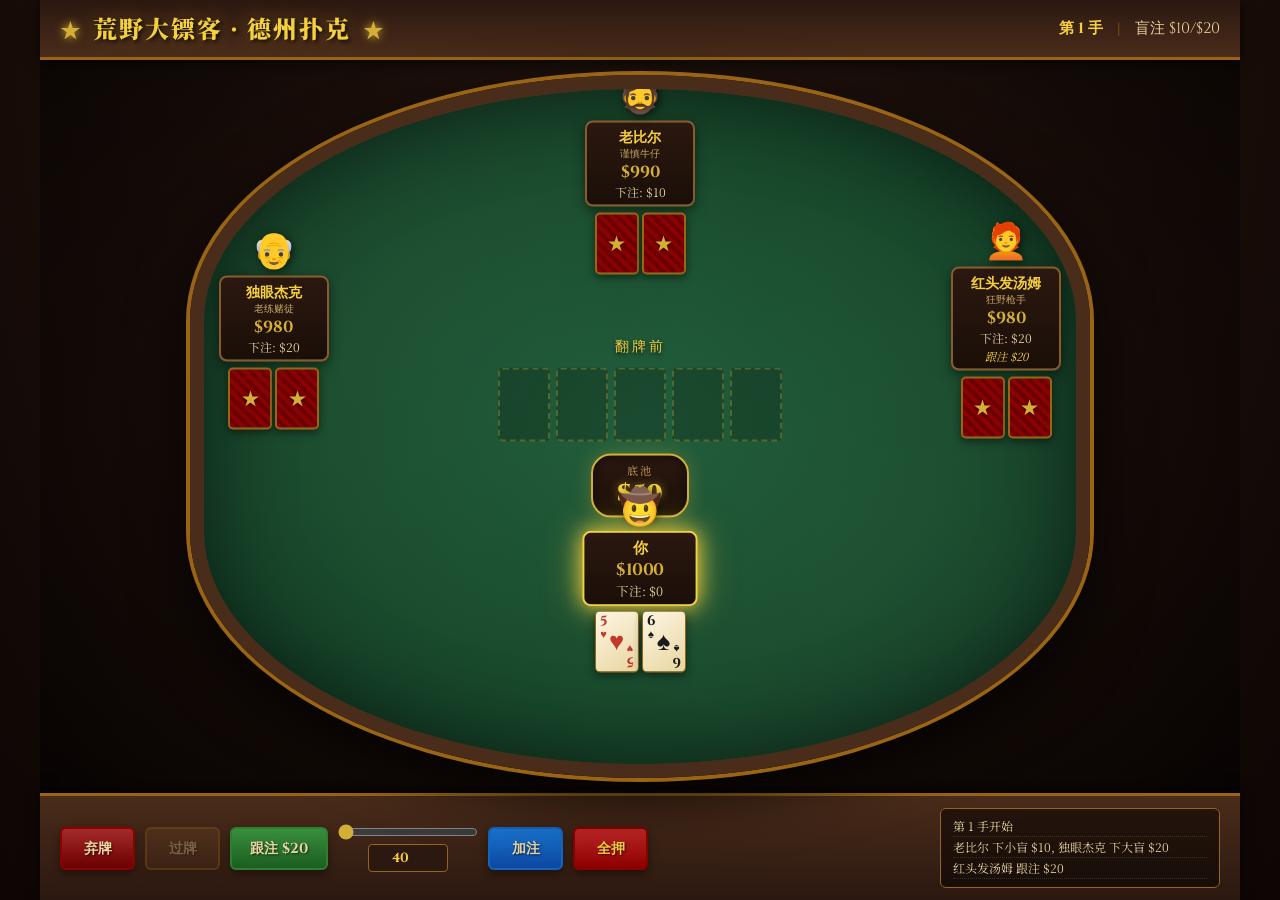
==== index.html @ ea70fd80 "feat: 荒野大镖客风格德州扑克游戏 - 完整德州扑克规则: 翻牌前/翻牌/转牌/河牌/摊牌 - 10种牌型评估器 (皇家同花顺到高牌) - 3个AI对手, 三种性格(谨慎/老练/狂野) - 西部荒" ====
<!DOCTYPE html>
<html lang="zh-CN">
<head>
  <meta charset="UTF-8">
  <meta name="viewport" content="width=device-width, initial-scale=1.0">
  <title>荒野大镖客 · 德州扑克</title>
  <link href="https://fonts.googleapis.com/css2?family=Cinzel:wght@400;700;900&family=Noto+Serif+SC:wght@400;700;900&display=swap" rel="stylesheet">
  <link rel="stylesheet" href="css/style.css">
</head>
<body>
  <div class="game-container">
    <!-- 顶部信息栏 -->
    <header class="top-bar">
      <div class="title">
        <span class="star">★</span>
        <h1>荒野大镖客 · 德州扑克</h1>
        <span class="star">★</span>
      </div>
      <div class="table-info">
        <span id="hand-number" class="hand-number">第 0 手</span>
        <span class="divider">|</span>
        <span class="blinds">盲注 $10/$20</span>
      </div>
    </header>

    <!-- 主游戏桌面 -->
    <main class="poker-table">
      <div class="table-felt">
        <!-- 玩家座位容器 -->
        <div id="players-container" class="players-container"></div>

        <!-- 中央公共牌区 -->
        <div class="center-area">
          <div id="phase-label" class="phase-label">准备中</div>
          <div id="community-cards" class="community-cards"></div>
          <div class="pot-display">
            <div class="pot-label">底池</div>
            <div id="pot-amount" class="pot-amount">$0</div>
          </div>
        </div>

        <!-- 阶段提示横幅 -->
        <div id="phase-banner" class="phase-banner"></div>
      </div>
    </main>

    <!-- 底部操作面板 -->
    <footer class="bottom-panel">
      <div class="action-panel">
        <button id="fold-btn" class="action-btn fold" disabled>弃牌</button>
        <button id="check-btn" class="action-btn check" disabled>过牌</button>
        <button id="call-btn" class="action-btn call" disabled>跟注</button>
        <div class="raise-control">
          <input type="range" id="raise-slider" min="20" max="1000" value="40">
          <input type="number" id="raise-amount" min="20" max="1000" value="40">
        </div>
        <button id="raise-btn" class="action-btn raise" disabled>加注</button>
        <button id="allin-btn" class="action-btn allin" disabled>全押</button>
      </div>
      <div id="game-log" class="game-log"></div>
    </footer>
  </div>

  <script src="js/deck.js"></script>
  <script src="js/handEvaluator.js"></script>
  <script src="js/ai.js"></script>
  <script src="js/game.js"></script>
  <script src="js/ui.js"></script>
  <script>
    const ui = new UI();
    const game = new PokerGame(ui);
    window.addEventListener('DOMContentLoaded', () => game.init());
  </script>
</body>
</html>
---- css/style.css ----
/* 荒野大镖客风格德州扑克 - Western Texas Hold'em Styles */

* {
  margin: 0;
  padding: 0;
  box-sizing: border-box;
}

:root {
  --wood-dark: #2b1810;
  --wood-mid: #4a2c1a;
  --wood-light: #6b4226;
  --leather: #8b5a2b;
  --felt-green: #1a4d2e;
  --felt-dark: #0f3320;
  --gold: #d4af37;
  --gold-light: #f4d03f;
  --gold-dark: #996515;
  --parchment: #e8d5a0;
  --parchment-dark: #c9a961;
  --ink: #1a1a1a;
  --blood-red: #8b0000;
  --card-red: #c0392b;
  --card-black: #1a1a1a;
}

body {
  font-family: 'Noto Serif SC', 'Cinzel', serif;
  background: #0d0604;
  background-image:
    radial-gradient(ellipse at top, #2b1810 0%, #0d0604 100%);
  color: var(--parchment);
  min-height: 100vh;
  overflow: hidden;
  user-select: none;
}

.game-container {
  display: flex;
  flex-direction: column;
  height: 100vh;
  max-width: 1200px;
  margin: 0 auto;
}

/* 顶部标题栏 */
.top-bar {
  background: linear-gradient(180deg, var(--wood-dark) 0%, var(--wood-mid) 100%);
  border-bottom: 3px solid var(--gold-dark);
  padding: 10px 20px;
  display: flex;
  justify-content: space-between;
  align-items: center;
  box-shadow: 0 4px 12px rgba(0,0,0,0.6);
  flex-shrink: 0;
}

.title {
  display: flex;
  align-items: center;
  gap: 12px;
}

.title h1 {
  font-family: 'Cinzel', 'Noto Serif SC', serif;
  font-size: 1.5rem;
  font-weight: 900;
  color: var(--gold-light);
  text-shadow: 2px 2px 4px rgba(0,0,0,0.8), 0 0 20px rgba(212,175,55,0.3);
  letter-spacing: 2px;
}

.star {
  color: var(--gold);
  font-size: 1.3rem;
  text-shadow: 0 0 10px var(--gold);
}

.table-info {
  font-family: 'Cinzel', serif;
  font-size: 0.95rem;
  color: var(--parchment);
}

.hand-number {
  color: var(--gold-light);
  font-weight: 700;
}

.divider {
  margin: 0 10px;
  color: var(--gold-dark);
}

/* 主桌面 */
.poker-table {
  flex: 1;
  display: flex;
  align-items: center;
  justify-content: center;
  padding: 15px;
  background:
    radial-gradient(ellipse at center, transparent 40%, rgba(0,0,0,0.5) 100%);
}

.table-felt {
  position: relative;
  width: 100%;
  height: 100%;
  max-width: 900px;
  background:
    radial-gradient(ellipse at center, #1f5c3a 0%, var(--felt-green) 50%, var(--felt-dark) 100%);
  border-radius: 50% / 35%;
  border: 14px solid var(--wood-mid);
  box-shadow:
    0 0 0 4px var(--gold-dark),
    inset 0 0 80px rgba(0,0,0,0.5),
    0 20px 60px rgba(0,0,0,0.8);
  overflow: hidden;
}

/* 桌面纹理 */
.table-felt::before {
  content: '';
  position: absolute;
  inset: 0;
  background-image:
    radial-gradient(circle at 20% 30%, rgba(255,255,255,0.02) 0%, transparent 50%),
    radial-gradient(circle at 80% 70%, rgba(255,255,255,0.02) 0%, transparent 50%);
  pointer-events: none;
}

/* 玩家座位 */
.players-container {
  position: absolute;
  inset: 0;
}

.player-seat {
  position: absolute;
  transform: translate(-50%, -50%);
  display: flex;
  flex-direction: column;
  align-items: center;
  gap: 4px;
  transition: all 0.3s ease;
  z-index: 2;
}

.player-seat.active {
  z-index: 10;
}

.player-seat.active .player-info {
  box-shadow: 0 0 20px var(--gold-light), 0 0 40px rgba(244,208,63,0.4);
  border-color: var(--gold-light);
  transform: scale(1.05);
}

.player-seat.folded {
  opacity: 0.4;
  filter: grayscale(0.6);
}

.player-avatar {
  font-size: 2.2rem;
  filter: drop-shadow(2px 2px 4px rgba(0,0,0,0.6));
}

.player-info {
  background: linear-gradient(180deg, var(--wood-dark) 0%, #1a0f08 100%);
  border: 2px solid var(--leather);
  border-radius: 8px;
  padding: 5px 12px;
  text-align: center;
  min-width: 110px;
  box-shadow: 0 4px 12px rgba(0,0,0,0.5);
  transition: all 0.3s ease;
}

.player-name {
  font-family: 'Cinzel', serif;
  font-weight: 700;
  font-size: 0.9rem;
  color: var(--gold-light);
  display: flex;
  flex-direction: column;
  align-items: center;
}

.personality {
  font-size: 0.65rem;
  color: var(--parchment-dark);
  font-weight: 400;
}

.player-chips {
  font-family: 'Cinzel', serif;
  font-size: 1rem;
  color: var(--gold);
  font-weight: 700;
}

.player-bet {
  font-size: 0.75rem;
  color: var(--parchment);
}

.last-action {
  font-size: 0.7rem;
  color: var(--gold-light);
  font-style: italic;
  margin-top: 2px;
}

.result-badge {
  position: absolute;
  top: -10px;
  right: -10px;
  background: var(--gold);
  color: var(--wood-dark);
  font-weight: 900;
  font-size: 0.75rem;
  padding: 2px 8px;
  border-radius: 12px;
  border: 2px solid var(--gold-dark);
  box-shadow: 0 0 10px var(--gold-light);
  animation: pulse 1s ease-in-out infinite;
}

.hand-label {
  font-size: 0.65rem;
  color: var(--gold-light);
  font-weight: 700;
}

@keyframes pulse {
  0%, 100% { transform: scale(1); }
  50% { transform: scale(1.1); }
}

/* 玩家手牌 */
.player-cards {
  display: flex;
  gap: 3px;
  margin-top: 2px;
}

/* 卡牌 */
.card {
  width: 44px;
  height: 62px;
  background: linear-gradient(145deg, #fdf6e3 0%, #e8d5a0 100%);
  border-radius: 5px;
  border: 1px solid var(--gold-dark);
  box-shadow: 0 3px 8px rgba(0,0,0,0.5);
  position: relative;
  font-family: 'Cinzel', serif;
  display: flex;
  align-items: center;
  justify-content: center;
}

.card.red { color: var(--card-red); }
.card.black { color: var(--card-black); }

.card-corner {
  position: absolute;
  display: flex;
  flex-direction: column;
  align-items: center;
  line-height: 1;
  font-weight: 700;
}

.card-corner.top {
  top: 3px;
  left: 4px;
}

.card-corner.bottom {
  bottom: 3px;
  right: 4px;
  transform: rotate(180deg);
}

.card-corner .rank {
  font-size: 0.85rem;
}

.card-corner .suit {
  font-size: 0.7rem;
}

.card-suit-large {
  font-size: 1.6rem;
}

.card-back {
  background:
    repeating-linear-gradient(45deg, #8b0000 0px, #8b0000 4px, #6b0000 4px, #6b0000 8px);
  border: 2px solid var(--gold-dark);
}

.card-back::after {
  content: '★';
  position: absolute;
  color: var(--gold);
  font-size: 1.2rem;
  text-shadow: 0 0 4px rgba(0,0,0,0.5);
}

.card-slot {
  background: rgba(0,0,0,0.2);
  border: 2px dashed rgba(212,175,55,0.3);
  box-shadow: none;
}

/* 中央区域 */
.center-area {
  position: absolute;
  top: 50%;
  left: 50%;
  transform: translate(-50%, -50%);
  display: flex;
  flex-direction: column;
  align-items: center;
  gap: 12px;
  z-index: 1;
}

.phase-label {
  font-family: 'Cinzel', serif;
  font-size: 0.9rem;
  color: var(--gold-light);
  letter-spacing: 3px;
  text-transform: uppercase;
  text-shadow: 0 2px 4px rgba(0,0,0,0.8);
}

.community-cards {
  display: flex;
  gap: 6px;
}

.community-cards .card {
  width: 52px;
  height: 74px;
}

.pot-display {
  background: linear-gradient(180deg, var(--wood-dark) 0%, #1a0f08 100%);
  border: 2px solid var(--gold);
  border-radius: 20px;
  padding: 6px 24px;
  text-align: center;
  box-shadow: 0 0 20px rgba(212,175,55,0.3), inset 0 2px 8px rgba(0,0,0,0.5);
}

.pot-label {
  font-size: 0.7rem;
  color: var(--parchment-dark);
  letter-spacing: 2px;
}

.pot-amount {
  font-family: 'Cinzel', serif;
  font-size: 1.5rem;
  font-weight: 900;
  color: var(--gold-light);
  text-shadow: 0 0 10px rgba(244,208,63,0.5);
}

/* 阶段横幅 */
.phase-banner {
  position: absolute;
  top: 50%;
  left: 50%;
  transform: translate(-50%, -50%) scale(0.5);
  font-family: 'Cinzel', serif;
  font-size: 2.2rem;
  font-weight: 900;
  color: var(--gold-light);
  text-shadow: 0 0 20px var(--gold), 3px 3px 6px rgba(0,0,0,0.9);
  opacity: 0;
  pointer-events: none;
  z-index: 20;
  transition: all 0.3s ease;
  white-space: nowrap;
}

.phase-banner.show {
  opacity: 1;
  transform: translate(-50%, -50%) scale(1);
}

.phase-banner.winner {
  color: var(--gold);
  font-size: 1.8rem;
  animation: winnerGlow 0.8s ease-in-out infinite alternate;
}

@keyframes winnerGlow {
  from { text-shadow: 0 0 20px var(--gold), 3px 3px 6px rgba(0,0,0,0.9); }
  to { text-shadow: 0 0 40px var(--gold-light), 0 0 60px var(--gold), 3px 3px 6px rgba(0,0,0,0.9); }
}

/* 底部操作面板 */
.bottom-panel {
  background: linear-gradient(180deg, var(--wood-mid) 0%, var(--wood-dark) 100%);
  border-top: 3px solid var(--gold-dark);
  padding: 12px 20px;
  display: flex;
  gap: 20px;
  align-items: center;
  flex-shrink: 0;
  box-shadow: 0 -4px 12px rgba(0,0,0,0.6);
}

.action-panel {
  display: flex;
  gap: 10px;
  align-items: center;
  flex: 1;
  opacity: 0.5;
  transition: opacity 0.3s ease;
}

.action-panel.active {
  opacity: 1;
}

.action-btn {
  font-family: 'Cinzel', serif;
  font-weight: 700;
  font-size: 0.9rem;
  padding: 10px 18px;
  border: 2px solid;
  border-radius: 6px;
  cursor: pointer;
  transition: all 0.2s ease;
  background: linear-gradient(180deg, var(--wood-light) 0%, var(--wood-mid) 100%);
  color: var(--parchment);
  text-shadow: 1px 1px 2px rgba(0,0,0,0.6);
  box-shadow: 0 4px 8px rgba(0,0,0,0.4);
  min-width: 75px;
}

.action-btn:not(:disabled):hover {
  transform: translateY(-2px);
  box-shadow: 0 6px 14px rgba(0,0,0,0.5);
}

.action-btn:not(:disabled):active {
  transform: translateY(0);
}

.action-btn:disabled {
  opacity: 0.35;
  cursor: not-allowed;
}

.action-btn.fold {
  border-color: #8b0000;
  background: linear-gradient(180deg, #a52a2a 0%, #6b0000 100%);
}

.action-btn.check {
  border-color: var(--gold-dark);
}

.action-btn.call {
  border-color: #2e7d32;
  background: linear-gradient(180deg, #388e3c 0%, #1b5e20 100%);
}

.action-btn.raise {
  border-color: #1565c0;
  background: linear-gradient(180deg, #1976d2 0%, #0d47a1 100%);
}

.action-btn.allin {
  border-color: var(--blood-red);
  background: linear-gradient(180deg, #c62828 0%, #8b0000 100%);
  color: var(--gold-light);
}

.raise-control {
  display: flex;
  flex-direction: column;
  gap: 4px;
  align-items: center;
}

.raise-control input[type="range"] {
  width: 140px;
  accent-color: var(--gold);
}

.raise-control input[type="number"] {
  width: 80px;
  padding: 4px 8px;
  background: var(--wood-dark);
  border: 1px solid var(--gold-dark);
  border-radius: 4px;
  color: var(--gold-light);
  font-family: 'Cinzel', serif;
  font-weight: 700;
  text-align: center;
}

/* 游戏日志 */
.game-log {
  width: 280px;
  height: 80px;
  background: rgba(0,0,0,0.5);
  border: 1px solid var(--gold-dark);
  border-radius: 6px;
  padding: 8px 12px;
  font-size: 0.75rem;
  color: var(--parchment);
  overflow-y: auto;
  line-height: 1.5;
}

.log-line {
  border-bottom: 1px dotted rgba(212,175,55,0.2);
  padding: 1px 0;
}

.game-log::-webkit-scrollbar {
  width: 6px;
}

.game-log::-webkit-scrollbar-thumb {
  background: var(--gold-dark);
  border-radius: 3px;
}

/* 响应式 */
@media (max-width: 768px) {
  .title h1 { font-size: 1.1rem; }
  .card { width: 38px; height: 54px; }
  .community-cards .card { width: 44px; height: 62px; }
  .player-info { min-width: 90px; padding: 3px 8px; }
  .player-name { font-size: 0.75rem; }
  .player-chips { font-size: 0.85rem; }
  .action-btn { padding: 8px 10px; font-size: 0.8rem; min-width: 60px; }
  .raise-control input[type="range"] { width: 90px; }
  .game-log { width: 180px; }
}
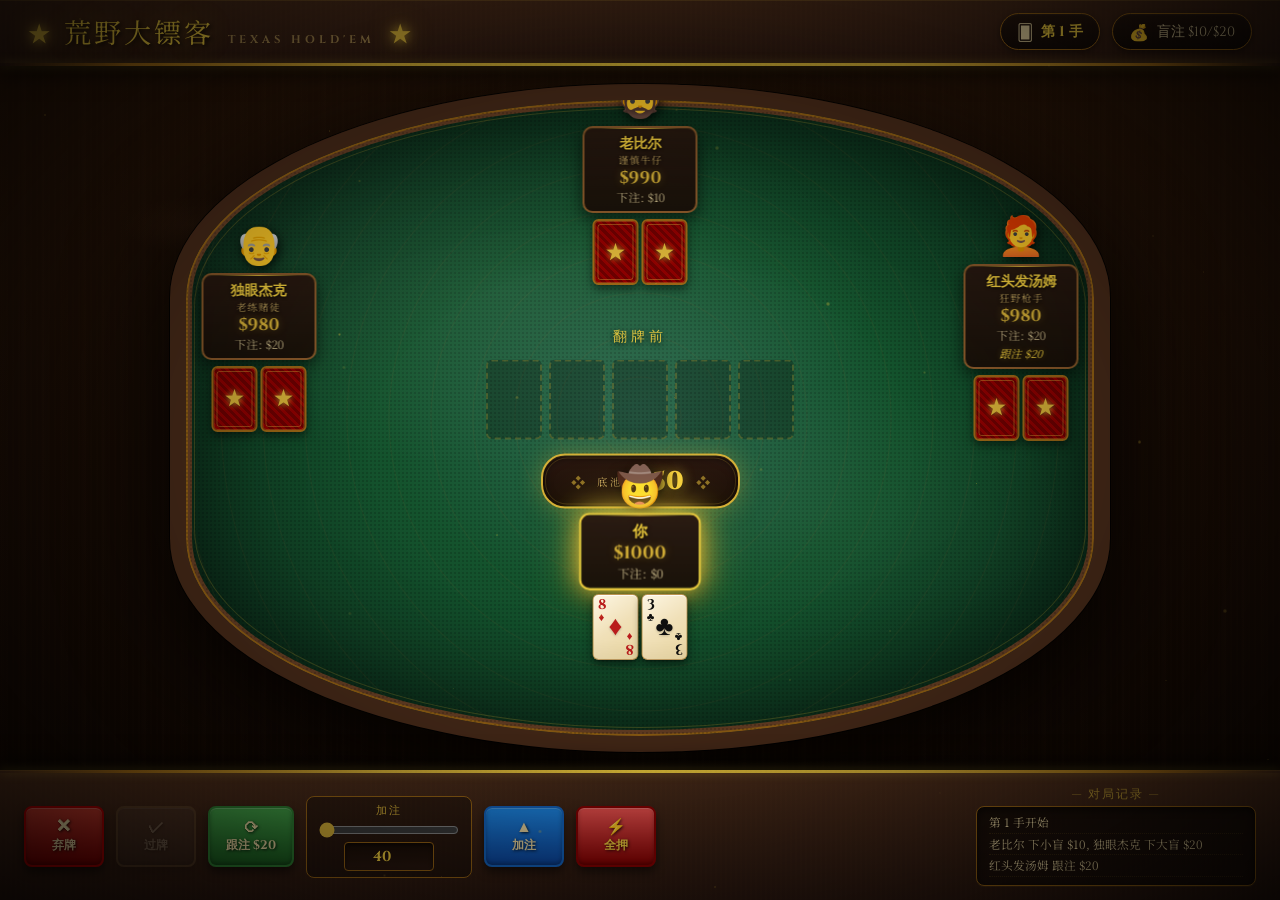
==== commit 8239849f: "feat: 全面视觉升级 - 西部酒馆精美界面 - 背景木纹纹理 + 木节效果 - 暗角氛围层 + 浮动金色尘埃粒子 - 毛毡桌面细密纹理 + 高光 + 金边装饰 - Rye西部字体标题 + 金色发光" ====
--- a/index.html
+++ b/index.html
@@ -4,60 +4,106 @@
   <meta charset="UTF-8">
   <meta name="viewport" content="width=device-width, initial-scale=1.0">
   <title>荒野大镖客 · 德州扑克</title>
-  <link href="https://fonts.googleapis.com/css2?family=Cinzel:wght@400;700;900&family=Noto+Serif+SC:wght@400;700;900&display=swap" rel="stylesheet">
+  <link href="https://fonts.googleapis.com/css2?family=Cinzel:wght@400;500;700;900&family=Noto+Serif+SC:wght@400;500;700;900&family=Rye&display=swap" rel="stylesheet">
   <link rel="stylesheet" href="css/style.css">
 </head>
 <body>
+  <!-- 氛围层：背景木纹 -->
+  <div class="bg-wood"></div>
+  <!-- 氛围层：暗角 -->
+  <div class="vignette"></div>
+  <!-- 氛围层：浮动尘埃 -->
+  <div id="dust-container" class="dust-container"></div>
+
   <div class="game-container">
     <!-- 顶部信息栏 -->
     <header class="top-bar">
-      <div class="title">
-        <span class="star">★</span>
-        <h1>荒野大镖客 · 德州扑克</h1>
-        <span class="star">★</span>
+      <div class="top-bar-inner">
+        <div class="title">
+          <span class="star">★</span>
+          <h1>荒野大镖客</h1>
+          <span class="subtitle">TEXAS HOLD'EM</span>
+          <span class="star">★</span>
+        </div>
+        <div class="table-info">
+          <div class="info-chip">
+            <span class="info-icon">🂠</span>
+            <span id="hand-number" class="hand-number">第 0 手</span>
+          </div>
+          <div class="info-chip">
+            <span class="info-icon">💰</span>
+            <span class="blinds">盲注 $10/$20</span>
+          </div>
+        </div>
       </div>
-      <div class="table-info">
-        <span id="hand-number" class="hand-number">第 0 手</span>
-        <span class="divider">|</span>
-        <span class="blinds">盲注 $10/$20</span>
-      </div>
+      <div class="gold-trim"></div>
     </header>
 
     <!-- 主游戏桌面 -->
     <main class="poker-table">
-      <div class="table-felt">
-        <!-- 玩家座位容器 -->
-        <div id="players-container" class="players-container"></div>
+      <div class="table-wrapper">
+        <div class="table-felt">
+          <div class="felt-texture"></div>
+          <div class="felt-highlight"></div>
+          <div class="table-rail"></div>
 
-        <!-- 中央公共牌区 -->
-        <div class="center-area">
-          <div id="phase-label" class="phase-label">准备中</div>
-          <div id="community-cards" class="community-cards"></div>
-          <div class="pot-display">
-            <div class="pot-label">底池</div>
-            <div id="pot-amount" class="pot-amount">$0</div>
+          <!-- 玩家座位容器 -->
+          <div id="players-container" class="players-container"></div>
+
+          <!-- 中央公共牌区 -->
+          <div class="center-area">
+            <div id="phase-label" class="phase-label">准备中</div>
+            <div id="community-cards" class="community-cards"></div>
+            <div class="pot-display">
+              <div class="pot-ornament">❖</div>
+              <div class="pot-label">底池</div>
+              <div id="pot-amount" class="pot-amount">$0</div>
+              <div class="pot-ornament">❖</div>
+            </div>
           </div>
+
+          <!-- 阶段提示横幅 -->
+          <div id="phase-banner" class="phase-banner"></div>
         </div>
-
-        <!-- 阶段提示横幅 -->
-        <div id="phase-banner" class="phase-banner"></div>
       </div>
     </main>
 
     <!-- 底部操作面板 -->
     <footer class="bottom-panel">
-      <div class="action-panel">
-        <button id="fold-btn" class="action-btn fold" disabled>弃牌</button>
-        <button id="check-btn" class="action-btn check" disabled>过牌</button>
-        <button id="call-btn" class="action-btn call" disabled>跟注</button>
-        <div class="raise-control">
-          <input type="range" id="raise-slider" min="20" max="1000" value="40">
-          <input type="number" id="raise-amount" min="20" max="1000" value="40">
+      <div class="gold-trim top"></div>
+      <div class="bottom-inner">
+        <div class="action-panel">
+          <button id="fold-btn" class="action-btn fold" disabled>
+            <span class="btn-icon">✕</span>
+            <span class="btn-text">弃牌</span>
+          </button>
+          <button id="check-btn" class="action-btn check" disabled>
+            <span class="btn-icon">✓</span>
+            <span class="btn-text">过牌</span>
+          </button>
+          <button id="call-btn" class="action-btn call" disabled>
+            <span class="btn-icon">⟳</span>
+            <span class="btn-text">跟注</span>
+          </button>
+          <div class="raise-control">
+            <div class="raise-label">加注</div>
+            <input type="range" id="raise-slider" min="20" max="1000" value="40">
+            <input type="number" id="raise-amount" min="20" max="1000" value="40">
+          </div>
+          <button id="raise-btn" class="action-btn raise" disabled>
+            <span class="btn-icon">▲</span>
+            <span class="btn-text">加注</span>
+          </button>
+          <button id="allin-btn" class="action-btn allin" disabled>
+            <span class="btn-icon">⚡</span>
+            <span class="btn-text">全押</span>
+          </button>
         </div>
-        <button id="raise-btn" class="action-btn raise" disabled>加注</button>
-        <button id="allin-btn" class="action-btn allin" disabled>全押</button>
+        <div class="log-container">
+          <div class="log-title">— 对局记录 —</div>
+          <div id="game-log" class="game-log"></div>
+        </div>
       </div>
-      <div id="game-log" class="game-log"></div>
     </footer>
   </div>
 
@@ -66,10 +112,14 @@
   <script src="js/ai.js"></script>
   <script src="js/game.js"></script>
   <script src="js/ui.js"></script>
+  <script src="js/effects.js"></script>
   <script>
     const ui = new UI();
     const game = new PokerGame(ui);
-    window.addEventListener('DOMContentLoaded', () => game.init());
+    window.addEventListener('DOMContentLoaded', () => {
+      game.init();
+      initDustParticles();
+    });
   </script>
 </body>
 </html>
--- a/css/style.css
+++ b/css/style.css
@@ -1,4 +1,7 @@
-/* 荒野大镖客风格德州扑克 - Western Texas Hold'em Styles */
+/* ============================================
+   荒野大镖客风格德州扑克 - 精美视觉版
+   Western Texas Hold'em Premium Styles
+   ============================================ */
 
 * {
   margin: 0;
@@ -7,133 +10,369 @@
 }
 
 :root {
+  /* 木质色系 */
+  --wood-darkest: #1a0e07;
   --wood-dark: #2b1810;
   --wood-mid: #4a2c1a;
   --wood-light: #6b4226;
+  --wood-highlight: #8b5a2b;
   --leather: #8b5a2b;
+  --leather-dark: #5c3a1a;
+
+  /* 毛毡色系 */
   --felt-green: #1a4d2e;
+  --felt-mid: #14532d;
   --felt-dark: #0f3320;
+  --felt-highlight: #2d6a4f;
+
+  /* 金色系 */
   --gold: #d4af37;
   --gold-light: #f4d03f;
   --gold-dark: #996515;
+  --gold-deep: #6b4f0d;
+
+  /* 羊皮纸系 */
   --parchment: #e8d5a0;
   --parchment-dark: #c9a961;
+  --parchment-light: #f5e6c8;
+
+  /* 功能色 */
   --ink: #1a1a1a;
   --blood-red: #8b0000;
-  --card-red: #c0392b;
-  --card-black: #1a1a1a;
+  --card-red: #b91c1c;
+  --card-black: #0f0f0f;
+  --ember: #ff6b1a;
 }
 
 body {
   font-family: 'Noto Serif SC', 'Cinzel', serif;
   background: #0d0604;
-  background-image:
-    radial-gradient(ellipse at top, #2b1810 0%, #0d0604 100%);
   color: var(--parchment);
   min-height: 100vh;
   overflow: hidden;
   user-select: none;
+  position: relative;
+}
+
+/* ===== 背景木纹层 ===== */
+.bg-wood {
+  position: fixed;
+  inset: 0;
+  z-index: 0;
+  background:
+    /* 木纹主色 */
+    linear-gradient(180deg, #2a1608 0%, #1a0d05 50%, #0f0703 100%);
+  pointer-events: none;
+}
+
+.bg-wood::before {
+  content: '';
+  position: absolute;
+  inset: 0;
+  background-image:
+    /* 木纹纹理 */
+    repeating-linear-gradient(
+      90deg,
+      transparent 0px,
+      rgba(139, 90, 43, 0.03) 1px,
+      transparent 2px,
+      transparent 6px
+    ),
+    repeating-linear-gradient(
+      90deg,
+      transparent 0px,
+      rgba(74, 44, 26, 0.05) 3px,
+      transparent 8px,
+      transparent 20px
+    ),
+    /* 木节 */
+    radial-gradient(ellipse 100px 40px at 15% 25%, rgba(107, 66, 38, 0.15), transparent 70%),
+    radial-gradient(ellipse 80px 30px at 75% 60%, rgba(107, 66, 38, 0.12), transparent 70%),
+    radial-gradient(ellipse 120px 50px at 50% 85%, rgba(74, 44, 26, 0.1), transparent 70%);
+  pointer-events: none;
+}
+
+/* ===== 暗角层 ===== */
+.vignette {
+  position: fixed;
+  inset: 0;
+  z-index: 999;
+  background: radial-gradient(
+    ellipse at center,
+    transparent 30%,
+    rgba(0, 0, 0, 0.4) 70%,
+    rgba(0, 0, 0, 0.75) 100%
+  );
+  pointer-events: none;
+}
+
+/* ===== 浮动尘埃 ===== */
+.dust-container {
+  position: fixed;
+  inset: 0;
+  z-index: 500;
+  pointer-events: none;
+  overflow: hidden;
+}
+
+.dust-particle {
+  position: absolute;
+  background: radial-gradient(circle, rgba(244, 208, 63, 0.8), rgba(212, 175, 55, 0));
+  border-radius: 50%;
+  animation: dustFloat linear infinite;
+}
+
+@keyframes dustFloat {
+  0% {
+    transform: translate(0, 0) scale(1);
+    opacity: 0;
+  }
+  10% { opacity: var(--max-opacity, 0.4); }
+  50% {
+    transform: translate(var(--drift-x), var(--drift-y)) scale(1.2);
+  }
+  90% { opacity: var(--max-opacity, 0.3); }
+  100% {
+    transform: translate(calc(var(--drift-x) * 1.5), calc(var(--drift-y) * 2)) scale(0.5);
+    opacity: 0;
+  }
 }
 
 .game-container {
+  position: relative;
+  z-index: 1;
   display: flex;
   flex-direction: column;
   height: 100vh;
-  max-width: 1200px;
+  max-width: 1280px;
   margin: 0 auto;
 }
 
-/* 顶部标题栏 */
+/* ============================================
+   顶部标题栏
+   ============================================ */
 .top-bar {
-  background: linear-gradient(180deg, var(--wood-dark) 0%, var(--wood-mid) 100%);
-  border-bottom: 3px solid var(--gold-dark);
-  padding: 10px 20px;
+  position: relative;
+  background:
+    linear-gradient(180deg, var(--wood-mid) 0%, var(--wood-dark) 100%);
+  padding: 0;
+  flex-shrink: 0;
+  box-shadow:
+    0 6px 20px rgba(0, 0, 0, 0.7),
+    inset 0 1px 0 rgba(212, 175, 55, 0.2);
+}
+
+.top-bar::before {
+  content: '';
+  position: absolute;
+  inset: 0;
+  background-image:
+    repeating-linear-gradient(
+      90deg,
+      transparent 0px,
+      rgba(139, 90, 43, 0.06) 1px,
+      transparent 2px,
+      transparent 5px
+    );
+  pointer-events: none;
+}
+
+.top-bar-inner {
   display: flex;
   justify-content: space-between;
   align-items: center;
-  box-shadow: 0 4px 12px rgba(0,0,0,0.6);
-  flex-shrink: 0;
+  padding: 12px 28px;
+  position: relative;
 }
 
 .title {
   display: flex;
   align-items: center;
-  gap: 12px;
+  gap: 14px;
 }
 
 .title h1 {
-  font-family: 'Cinzel', 'Noto Serif SC', serif;
-  font-size: 1.5rem;
-  font-weight: 900;
+  font-family: 'Rye', 'Cinzel', 'Noto Serif SC', serif;
+  font-size: 1.7rem;
+  font-weight: 400;
   color: var(--gold-light);
-  text-shadow: 2px 2px 4px rgba(0,0,0,0.8), 0 0 20px rgba(212,175,55,0.3);
-  letter-spacing: 2px;
+  text-shadow:
+    2px 2px 4px rgba(0, 0, 0, 0.9),
+    0 0 25px rgba(212, 175, 55, 0.4),
+    0 0 50px rgba(244, 208, 63, 0.2);
+  letter-spacing: 3px;
+}
+
+.subtitle {
+  font-family: 'Cinzel', serif;
+  font-size: 0.7rem;
+  font-weight: 700;
+  color: var(--parchment-dark);
+  letter-spacing: 4px;
+  align-self: flex-end;
+  padding-bottom: 4px;
+  opacity: 0.7;
 }
 
 .star {
   color: var(--gold);
-  font-size: 1.3rem;
-  text-shadow: 0 0 10px var(--gold);
+  font-size: 1.4rem;
+  text-shadow:
+    0 0 12px var(--gold),
+    0 0 24px rgba(244, 208, 63, 0.5);
+  animation: starTwinkle 3s ease-in-out infinite;
+}
+
+@keyframes starTwinkle {
+  0%, 100% { opacity: 1; transform: scale(1); }
+  50% { opacity: 0.7; transform: scale(0.9); }
 }
 
 .table-info {
-  font-family: 'Cinzel', serif;
-  font-size: 0.95rem;
-  color: var(--parchment);
+  display: flex;
+  gap: 12px;
+}
+
+.info-chip {
+  display: flex;
+  align-items: center;
+  gap: 8px;
+  background: linear-gradient(180deg, rgba(0,0,0,0.4), rgba(0,0,0,0.6));
+  border: 1px solid var(--gold-dark);
+  border-radius: 20px;
+  padding: 6px 16px;
+  box-shadow:
+    inset 0 1px 2px rgba(255, 255, 255, 0.05),
+    0 2px 6px rgba(0, 0, 0, 0.4);
+}
+
+.info-icon {
+  font-size: 1rem;
 }
 
 .hand-number {
+  font-family: 'Cinzel', serif;
+  font-size: 0.9rem;
   color: var(--gold-light);
   font-weight: 700;
 }
 
-.divider {
-  margin: 0 10px;
-  color: var(--gold-dark);
-}
-
-/* 主桌面 */
+.blinds {
+  font-family: 'Cinzel', serif;
+  font-size: 0.85rem;
+  color: var(--parchment);
+}
+
+.gold-trim {
+  height: 3px;
+  background: linear-gradient(
+    90deg,
+    transparent 0%,
+    var(--gold-dark) 10%,
+    var(--gold) 30%,
+    var(--gold-light) 50%,
+    var(--gold) 70%,
+    var(--gold-dark) 90%,
+    transparent 100%
+  );
+  box-shadow: 0 0 10px rgba(212, 175, 55, 0.5);
+}
+
+/* ============================================
+   主桌面
+   ============================================ */
 .poker-table {
   flex: 1;
   display: flex;
   align-items: center;
   justify-content: center;
-  padding: 15px;
-  background:
-    radial-gradient(ellipse at center, transparent 40%, rgba(0,0,0,0.5) 100%);
-}
-
-.table-felt {
+  padding: 18px;
+  position: relative;
+}
+
+.table-wrapper {
   position: relative;
   width: 100%;
   height: 100%;
-  max-width: 900px;
+  max-width: 940px;
+  filter: drop-shadow(0 25px 50px rgba(0, 0, 0, 0.8));
+}
+
+.table-felt {
+  position: relative;
+  width: 100%;
+  height: 100%;
   background:
-    radial-gradient(ellipse at center, #1f5c3a 0%, var(--felt-green) 50%, var(--felt-dark) 100%);
-  border-radius: 50% / 35%;
-  border: 14px solid var(--wood-mid);
-  box-shadow:
-    0 0 0 4px var(--gold-dark),
-    inset 0 0 80px rgba(0,0,0,0.5),
-    0 20px 60px rgba(0,0,0,0.8);
+    radial-gradient(ellipse at center, var(--felt-highlight) 0%, var(--felt-mid) 40%, var(--felt-dark) 100%);
+  border-radius: 50% / 32%;
+  border: 16px solid var(--wood-mid);
+  box-shadow:
+    inset 0 0 0 2px var(--gold-dark),
+    inset 0 0 0 6px var(--wood-light),
+    inset 0 0 100px rgba(0, 0, 0, 0.6),
+    0 0 0 1px rgba(0, 0, 0, 0.8);
   overflow: hidden;
 }
 
-/* 桌面纹理 */
+/* 木质边框纹理 */
 .table-felt::before {
   content: '';
   position: absolute;
+  inset: -16px;
+  border-radius: 50% / 32%;
+  background-image:
+    repeating-radial-gradient(
+      circle at 50% 50%,
+      transparent 0px,
+      transparent 40px,
+      rgba(139, 90, 43, 0.1) 41px,
+      transparent 42px
+    );
+  pointer-events: none;
+  z-index: 0;
+}
+
+/* 毛毡纹理 */
+.felt-texture {
+  position: absolute;
   inset: 0;
   background-image:
-    radial-gradient(circle at 20% 30%, rgba(255,255,255,0.02) 0%, transparent 50%),
-    radial-gradient(circle at 80% 70%, rgba(255,255,255,0.02) 0%, transparent 50%);
-  pointer-events: none;
-}
-
-/* 玩家座位 */
+    /* 细密毛毡点 */
+    radial-gradient(circle at 1px 1px, rgba(0, 0, 0, 0.15) 1px, transparent 0);
+  background-size: 4px 4px;
+  pointer-events: none;
+  z-index: 1;
+  border-radius: 50% / 32%;
+}
+
+/* 毛毡高光 */
+.felt-highlight {
+  position: absolute;
+  inset: 0;
+  background:
+    radial-gradient(ellipse 60% 40% at 35% 30%, rgba(255, 255, 255, 0.06), transparent 70%),
+    radial-gradient(ellipse 40% 30% at 70% 65%, rgba(255, 255, 255, 0.03), transparent 70%);
+  pointer-events: none;
+  z-index: 1;
+}
+
+/* 桌面金边装饰 */
+.table-rail {
+  position: absolute;
+  inset: 8px;
+  border-radius: 50% / 32%;
+  border: 1px solid rgba(212, 175, 55, 0.25);
+  pointer-events: none;
+  z-index: 1;
+}
+
+/* ============================================
+   玩家座位
+   ============================================ */
 .players-container {
   position: absolute;
   inset: 0;
+  z-index: 5;
 }
 
 .player-seat {
@@ -143,7 +382,7 @@
   flex-direction: column;
   align-items: center;
   gap: 4px;
-  transition: all 0.3s ease;
+  transition: all 0.3s cubic-bezier(0.34, 1.56, 0.64, 1);
   z-index: 2;
 }
 
@@ -152,30 +391,59 @@
 }
 
 .player-seat.active .player-info {
-  box-shadow: 0 0 20px var(--gold-light), 0 0 40px rgba(244,208,63,0.4);
+  box-shadow:
+    0 0 25px var(--gold-light),
+    0 0 50px rgba(244, 208, 63, 0.4),
+    0 8px 24px rgba(0, 0, 0, 0.6);
   border-color: var(--gold-light);
-  transform: scale(1.05);
+  transform: scale(1.06);
+}
+
+.player-seat.active .player-avatar {
+  animation: avatarBounce 0.6s ease-in-out infinite alternate;
+}
+
+@keyframes avatarBounce {
+  from { transform: translateY(0); }
+  to { transform: translateY(-4px); }
 }
 
 .player-seat.folded {
-  opacity: 0.4;
-  filter: grayscale(0.6);
+  opacity: 0.35;
+  filter: grayscale(0.8) brightness(0.7);
 }
 
 .player-avatar {
-  font-size: 2.2rem;
-  filter: drop-shadow(2px 2px 4px rgba(0,0,0,0.6));
+  font-size: 2.4rem;
+  filter: drop-shadow(2px 3px 6px rgba(0, 0, 0, 0.8));
+  transition: transform 0.3s ease;
 }
 
 .player-info {
-  background: linear-gradient(180deg, var(--wood-dark) 0%, #1a0f08 100%);
+  position: relative;
+  background:
+    linear-gradient(180deg, rgba(43, 24, 16, 0.95) 0%, rgba(26, 15, 8, 0.95) 100%);
   border: 2px solid var(--leather);
-  border-radius: 8px;
-  padding: 5px 12px;
+  border-radius: 10px;
+  padding: 6px 14px;
   text-align: center;
-  min-width: 110px;
-  box-shadow: 0 4px 12px rgba(0,0,0,0.5);
-  transition: all 0.3s ease;
+  min-width: 115px;
+  box-shadow:
+    0 6px 16px rgba(0, 0, 0, 0.6),
+    inset 0 1px 0 rgba(212, 175, 55, 0.15);
+  transition: all 0.3s cubic-bezier(0.34, 1.56, 0.64, 1);
+  backdrop-filter: blur(4px);
+}
+
+/* 玩家信息顶部金线 */
+.player-info::before {
+  content: '';
+  position: absolute;
+  top: 0;
+  left: 15%;
+  right: 15%;
+  height: 1px;
+  background: linear-gradient(90deg, transparent, var(--gold), transparent);
 }
 
 .player-name {
@@ -186,79 +454,117 @@
   display: flex;
   flex-direction: column;
   align-items: center;
+  text-shadow: 0 1px 3px rgba(0, 0, 0, 0.8);
 }
 
 .personality {
-  font-size: 0.65rem;
+  font-size: 0.62rem;
   color: var(--parchment-dark);
   font-weight: 400;
+  font-family: 'Noto Serif SC', serif;
+  letter-spacing: 1px;
 }
 
 .player-chips {
   font-family: 'Cinzel', serif;
-  font-size: 1rem;
+  font-size: 1.05rem;
   color: var(--gold);
   font-weight: 700;
+  text-shadow: 0 0 8px rgba(212, 175, 55, 0.3);
 }
 
 .player-bet {
-  font-size: 0.75rem;
+  font-size: 0.72rem;
   color: var(--parchment);
+  opacity: 0.85;
 }
 
 .last-action {
-  font-size: 0.7rem;
+  font-size: 0.68rem;
   color: var(--gold-light);
   font-style: italic;
   margin-top: 2px;
+  text-shadow: 0 0 6px rgba(244, 208, 63, 0.3);
 }
 
 .result-badge {
   position: absolute;
-  top: -10px;
-  right: -10px;
-  background: var(--gold);
+  top: -12px;
+  right: -12px;
+  background: linear-gradient(135deg, var(--gold-light), var(--gold));
   color: var(--wood-dark);
   font-weight: 900;
   font-size: 0.75rem;
-  padding: 2px 8px;
-  border-radius: 12px;
+  padding: 3px 10px;
+  border-radius: 14px;
   border: 2px solid var(--gold-dark);
-  box-shadow: 0 0 10px var(--gold-light);
-  animation: pulse 1s ease-in-out infinite;
+  box-shadow:
+    0 0 14px var(--gold-light),
+    0 0 28px rgba(244, 208, 63, 0.5);
+  animation: badgePulse 1.2s ease-in-out infinite;
+  z-index: 5;
+}
+
+@keyframes badgePulse {
+  0%, 100% { transform: scale(1); box-shadow: 0 0 14px var(--gold-light), 0 0 28px rgba(244, 208, 63, 0.5); }
+  50% { transform: scale(1.1); box-shadow: 0 0 20px var(--gold-light), 0 0 40px rgba(244, 208, 63, 0.7); }
 }
 
 .hand-label {
-  font-size: 0.65rem;
+  font-size: 0.62rem;
   color: var(--gold-light);
   font-weight: 700;
-}
-
-@keyframes pulse {
-  0%, 100% { transform: scale(1); }
-  50% { transform: scale(1.1); }
-}
-
-/* 玩家手牌 */
+  text-shadow: 0 0 6px rgba(244, 208, 63, 0.5);
+}
+
+/* ============================================
+   玩家手牌
+   ============================================ */
 .player-cards {
   display: flex;
   gap: 3px;
   margin-top: 2px;
 }
 
-/* 卡牌 */
+/* ============================================
+   卡牌设计
+   ============================================ */
 .card {
-  width: 44px;
-  height: 62px;
-  background: linear-gradient(145deg, #fdf6e3 0%, #e8d5a0 100%);
-  border-radius: 5px;
-  border: 1px solid var(--gold-dark);
-  box-shadow: 0 3px 8px rgba(0,0,0,0.5);
+  width: 46px;
+  height: 66px;
+  background:
+    linear-gradient(145deg, #fdf6e3 0%, #f0e0b8 50%, #e8d5a0 100%);
+  border-radius: 6px;
+  border: 1px solid rgba(153, 101, 21, 0.6);
+  box-shadow:
+    0 4px 10px rgba(0, 0, 0, 0.5),
+    0 1px 2px rgba(0, 0, 0, 0.3),
+    inset 0 1px 0 rgba(255, 255, 255, 0.8);
   position: relative;
   font-family: 'Cinzel', serif;
   display: flex;
   align-items: center;
   justify-content: center;
+  transition: transform 0.3s ease, box-shadow 0.3s ease;
+  animation: cardDeal 0.5s ease-out;
+}
+
+@keyframes cardDeal {
+  from {
+    transform: translateY(-30px) rotate(-10deg) scale(0.8);
+    opacity: 0;
+  }
+  to {
+    transform: translateY(0) rotate(0) scale(1);
+    opacity: 1;
+  }
+}
+
+.card:hover {
+  transform: translateY(-4px) scale(1.05);
+  box-shadow:
+    0 8px 20px rgba(0, 0, 0, 0.6),
+    0 0 15px rgba(212, 175, 55, 0.3);
 }
 
 .card.red { color: var(--card-red); }
@@ -285,38 +591,57 @@
 }
 
 .card-corner .rank {
-  font-size: 0.85rem;
+  font-size: 0.88rem;
 }
 
 .card-corner .suit {
-  font-size: 0.7rem;
+  font-size: 0.72rem;
 }
 
 .card-suit-large {
-  font-size: 1.6rem;
-}
-
+  font-size: 1.7rem;
+  filter: drop-shadow(0 1px 1px rgba(0, 0, 0, 0.2));
+}
+
+/* 牌背设计 - 华丽红金花纹 */
 .card-back {
   background:
-    repeating-linear-gradient(45deg, #8b0000 0px, #8b0000 4px, #6b0000 4px, #6b0000 8px);
+    repeating-linear-gradient(45deg, #6b0000 0px, #6b0000 3px, #8b0000 3px, #8b0000 6px),
+    linear-gradient(135deg, #8b0000, #4a0000);
   border: 2px solid var(--gold-dark);
+  box-shadow:
+    0 4px 10px rgba(0, 0, 0, 0.5),
+    inset 0 0 0 1px rgba(212, 175, 55, 0.3);
+}
+
+.card-back::before {
+  content: '';
+  position: absolute;
+  inset: 3px;
+  border: 1px solid rgba(212, 175, 55, 0.4);
+  border-radius: 3px;
 }
 
 .card-back::after {
   content: '★';
   position: absolute;
   color: var(--gold);
-  font-size: 1.2rem;
-  text-shadow: 0 0 4px rgba(0,0,0,0.5);
+  font-size: 1.3rem;
+  text-shadow:
+    0 0 6px rgba(244, 208, 63, 0.8),
+    0 1px 2px rgba(0, 0, 0, 0.6);
 }
 
 .card-slot {
-  background: rgba(0,0,0,0.2);
-  border: 2px dashed rgba(212,175,55,0.3);
+  background: rgba(0, 0, 0, 0.25);
+  border: 2px dashed rgba(212, 175, 55, 0.25);
   box-shadow: none;
-}
-
-/* 中央区域 */
+  animation: none;
+}
+
+/* ============================================
+   中央区域
+   ============================================ */
 .center-area {
   position: absolute;
   top: 50%;
@@ -325,68 +650,107 @@
   display: flex;
   flex-direction: column;
   align-items: center;
+  gap: 14px;
+  z-index: 4;
+}
+
+.phase-label {
+  font-family: 'Cinzel', serif;
+  font-size: 0.85rem;
+  color: var(--gold-light);
+  letter-spacing: 4px;
+  text-transform: uppercase;
+  text-shadow: 0 2px 6px rgba(0, 0, 0, 0.9);
+  opacity: 0.9;
+}
+
+.community-cards {
+  display: flex;
+  gap: 7px;
+}
+
+.community-cards .card {
+  width: 56px;
+  height: 80px;
+}
+
+.community-cards .card:not(.card-slot) {
+  box-shadow:
+    0 6px 14px rgba(0, 0, 0, 0.6),
+    0 0 20px rgba(212, 175, 55, 0.15),
+    inset 0 1px 0 rgba(255, 255, 255, 0.8);
+}
+
+/* 底池显示 - 华丽牌匾 */
+.pot-display {
+  position: relative;
+  display: flex;
+  align-items: center;
   gap: 12px;
-  z-index: 1;
-}
-
-.phase-label {
-  font-family: 'Cinzel', serif;
+  background:
+    linear-gradient(180deg, var(--wood-dark) 0%, #1a0f08 100%);
+  border: 2px solid var(--gold);
+  border-radius: 24px;
+  padding: 8px 28px;
+  box-shadow:
+    0 0 25px rgba(212, 175, 55, 0.35),
+    inset 0 2px 10px rgba(0, 0, 0, 0.6),
+    inset 0 1px 0 rgba(212, 175, 55, 0.2);
+}
+
+.pot-display::before {
+  content: '';
+  position: absolute;
+  inset: 2px;
+  border: 1px solid rgba(212, 175, 55, 0.2);
+  border-radius: 22px;
+  pointer-events: none;
+}
+
+.pot-ornament {
+  color: var(--gold);
   font-size: 0.9rem;
-  color: var(--gold-light);
+  opacity: 0.6;
+}
+
+.pot-label {
+  font-size: 0.65rem;
+  color: var(--parchment-dark);
   letter-spacing: 3px;
-  text-transform: uppercase;
-  text-shadow: 0 2px 4px rgba(0,0,0,0.8);
-}
-
-.community-cards {
-  display: flex;
-  gap: 6px;
-}
-
-.community-cards .card {
-  width: 52px;
-  height: 74px;
-}
-
-.pot-display {
-  background: linear-gradient(180deg, var(--wood-dark) 0%, #1a0f08 100%);
-  border: 2px solid var(--gold);
-  border-radius: 20px;
-  padding: 6px 24px;
-  text-align: center;
-  box-shadow: 0 0 20px rgba(212,175,55,0.3), inset 0 2px 8px rgba(0,0,0,0.5);
-}
-
-.pot-label {
-  font-size: 0.7rem;
-  color: var(--parchment-dark);
-  letter-spacing: 2px;
 }
 
 .pot-amount {
   font-family: 'Cinzel', serif;
-  font-size: 1.5rem;
+  font-size: 1.6rem;
   font-weight: 900;
   color: var(--gold-light);
-  text-shadow: 0 0 10px rgba(244,208,63,0.5);
-}
-
-/* 阶段横幅 */
+  text-shadow:
+    0 0 12px rgba(244, 208, 63, 0.6),
+    0 2px 4px rgba(0, 0, 0, 0.8);
+}
+
+/* ============================================
+   阶段横幅
+   ============================================ */
 .phase-banner {
   position: absolute;
   top: 50%;
   left: 50%;
-  transform: translate(-50%, -50%) scale(0.5);
-  font-family: 'Cinzel', serif;
-  font-size: 2.2rem;
-  font-weight: 900;
+  transform: translate(-50%, -50%) scale(0.3);
+  font-family: 'Rye', 'Cinzel', serif;
+  font-size: 2.4rem;
+  font-weight: 400;
   color: var(--gold-light);
-  text-shadow: 0 0 20px var(--gold), 3px 3px 6px rgba(0,0,0,0.9);
+  text-shadow:
+    0 0 30px var(--gold),
+    0 0 60px rgba(244, 208, 63, 0.5),
+    4px 4px 8px rgba(0, 0, 0, 0.9);
   opacity: 0;
   pointer-events: none;
   z-index: 20;
-  transition: all 0.3s ease;
+  transition: all 0.4s cubic-bezier(0.34, 1.56, 0.64, 1);
   white-space: nowrap;
+  letter-spacing: 4px;
 }
 
 .phase-banner.show {
@@ -396,33 +760,84 @@
 
 .phase-banner.winner {
   color: var(--gold);
-  font-size: 1.8rem;
+  font-size: 1.9rem;
   animation: winnerGlow 0.8s ease-in-out infinite alternate;
 }
 
 @keyframes winnerGlow {
-  from { text-shadow: 0 0 20px var(--gold), 3px 3px 6px rgba(0,0,0,0.9); }
-  to { text-shadow: 0 0 40px var(--gold-light), 0 0 60px var(--gold), 3px 3px 6px rgba(0,0,0,0.9); }
-}
-
-/* 底部操作面板 */
+  from {
+    text-shadow:
+      0 0 25px var(--gold),
+      0 0 50px rgba(244, 208, 63, 0.5),
+      4px 4px 8px rgba(0, 0, 0, 0.9);
+  }
+  to {
+    text-shadow:
+      0 0 45px var(--gold-light),
+      0 0 80px var(--gold),
+      0 0 120px rgba(244, 208, 63, 0.6),
+      4px 4px 8px rgba(0, 0, 0, 0.9);
+  }
+}
+
+/* ============================================
+   底部操作面板
+   ============================================ */
 .bottom-panel {
-  background: linear-gradient(180deg, var(--wood-mid) 0%, var(--wood-dark) 100%);
-  border-top: 3px solid var(--gold-dark);
-  padding: 12px 20px;
+  position: relative;
+  background:
+    linear-gradient(180deg, var(--wood-mid) 0%, var(--wood-dark) 100%);
+  padding: 0;
+  flex-shrink: 0;
+  box-shadow:
+    0 -6px 20px rgba(0, 0, 0, 0.7),
+    inset 0 1px 0 rgba(212, 175, 55, 0.15);
+}
+
+.bottom-panel::before {
+  content: '';
+  position: absolute;
+  inset: 0;
+  background-image:
+    repeating-linear-gradient(
+      90deg,
+      transparent 0px,
+      rgba(139, 90, 43, 0.05) 1px,
+      transparent 2px,
+      transparent 5px
+    );
+  pointer-events: none;
+}
+
+.gold-trim.top {
+  height: 3px;
+  background: linear-gradient(
+    90deg,
+    transparent 0%,
+    var(--gold-dark) 10%,
+    var(--gold) 30%,
+    var(--gold-light) 50%,
+    var(--gold) 70%,
+    var(--gold-dark) 90%,
+    transparent 100%
+  );
+  box-shadow: 0 0 10px rgba(212, 175, 55, 0.5);
+}
+
+.bottom-inner {
   display: flex;
   gap: 20px;
   align-items: center;
-  flex-shrink: 0;
-  box-shadow: 0 -4px 12px rgba(0,0,0,0.6);
+  padding: 14px 24px;
+  position: relative;
 }
 
 .action-panel {
   display: flex;
-  gap: 10px;
+  gap: 12px;
   align-items: center;
   flex: 1;
-  opacity: 0.5;
+  opacity: 0.4;
   transition: opacity 0.3s ease;
 }
 
@@ -430,122 +845,250 @@
   opacity: 1;
 }
 
+/* 操作按钮 - 精美木质金边 */
 .action-btn {
   font-family: 'Cinzel', serif;
   font-weight: 700;
-  font-size: 0.9rem;
-  padding: 10px 18px;
+  font-size: 0.88rem;
+  padding: 11px 16px;
   border: 2px solid;
-  border-radius: 6px;
+  border-radius: 8px;
   cursor: pointer;
   transition: all 0.2s ease;
-  background: linear-gradient(180deg, var(--wood-light) 0%, var(--wood-mid) 100%);
   color: var(--parchment);
-  text-shadow: 1px 1px 2px rgba(0,0,0,0.6);
-  box-shadow: 0 4px 8px rgba(0,0,0,0.4);
-  min-width: 75px;
+  text-shadow: 1px 1px 3px rgba(0, 0, 0, 0.8);
+  box-shadow:
+    0 5px 10px rgba(0, 0, 0, 0.5),
+    inset 0 1px 0 rgba(255, 255, 255, 0.2),
+    inset 0 -2px 4px rgba(0, 0, 0, 0.3);
+  min-width: 80px;
+  display: flex;
+  flex-direction: column;
+  align-items: center;
+  gap: 2px;
+  position: relative;
+}
+
+.btn-icon {
+  font-size: 1rem;
+  line-height: 1;
+}
+
+.btn-text {
+  font-size: 0.78rem;
 }
 
 .action-btn:not(:disabled):hover {
-  transform: translateY(-2px);
-  box-shadow: 0 6px 14px rgba(0,0,0,0.5);
+  transform: translateY(-3px);
+  box-shadow:
+    0 8px 18px rgba(0, 0, 0, 0.6),
+    inset 0 1px 0 rgba(255, 255, 255, 0.25),
+    inset 0 -2px 4px rgba(0, 0, 0, 0.3);
+  filter: brightness(1.15);
 }
 
 .action-btn:not(:disabled):active {
   transform: translateY(0);
+  filter: brightness(0.95);
 }
 
 .action-btn:disabled {
-  opacity: 0.35;
+  opacity: 0.3;
   cursor: not-allowed;
-}
-
+  filter: grayscale(0.5);
+}
+
+/* 各按钮配色 */
 .action-btn.fold {
-  border-color: #8b0000;
-  background: linear-gradient(180deg, #a52a2a 0%, #6b0000 100%);
+  border-color: #a00;
+  background: linear-gradient(180deg, #c0392b 0%, #7b0000 100%);
+}
+.action-btn.fold:not(:disabled):hover {
+  box-shadow:
+    0 8px 18px rgba(0, 0, 0, 0.6),
+    0 0 15px rgba(192, 57, 43, 0.4),
+    inset 0 1px 0 rgba(255, 255, 255, 0.25);
 }
 
 .action-btn.check {
   border-color: var(--gold-dark);
+  background: linear-gradient(180deg, var(--wood-light) 0%, var(--wood-mid) 100%);
+}
+.action-btn.check:not(:disabled):hover {
+  box-shadow:
+    0 8px 18px rgba(0, 0, 0, 0.6),
+    0 0 15px rgba(212, 175, 55, 0.3),
+    inset 0 1px 0 rgba(255, 255, 255, 0.25);
 }
 
 .action-btn.call {
   border-color: #2e7d32;
-  background: linear-gradient(180deg, #388e3c 0%, #1b5e20 100%);
+  background: linear-gradient(180deg, #43a047 0%, #1b5e20 100%);
+}
+.action-btn.call:not(:disabled):hover {
+  box-shadow:
+    0 8px 18px rgba(0, 0, 0, 0.6),
+    0 0 15px rgba(67, 160, 71, 0.4),
+    inset 0 1px 0 rgba(255, 255, 255, 0.25);
 }
 
 .action-btn.raise {
   border-color: #1565c0;
-  background: linear-gradient(180deg, #1976d2 0%, #0d47a1 100%);
+  background: linear-gradient(180deg, #1e88e5 0%, #0d47a1 100%);
+}
+.action-btn.raise:not(:disabled):hover {
+  box-shadow:
+    0 8px 18px rgba(0, 0, 0, 0.6),
+    0 0 15px rgba(30, 136, 229, 0.4),
+    inset 0 1px 0 rgba(255, 255, 255, 0.25);
 }
 
 .action-btn.allin {
   border-color: var(--blood-red);
-  background: linear-gradient(180deg, #c62828 0%, #8b0000 100%);
+  background: linear-gradient(180deg, #ef5350 0%, #8b0000 100%);
   color: var(--gold-light);
-}
-
+  animation: allinGlow 2s ease-in-out infinite;
+}
+
+@keyframes allinGlow {
+  0%, 100% { box-shadow: 0 5px 10px rgba(0,0,0,0.5), 0 0 10px rgba(239, 83, 80, 0.3), inset 0 1px 0 rgba(255,255,255,0.2); }
+  50% { box-shadow: 0 5px 10px rgba(0,0,0,0.5), 0 0 20px rgba(239, 83, 80, 0.6), inset 0 1px 0 rgba(255,255,255,0.2); }
+}
+
+/* 加注控制器 */
 .raise-control {
   display: flex;
   flex-direction: column;
   gap: 4px;
   align-items: center;
+  background: rgba(0, 0, 0, 0.3);
+  border: 1px solid var(--gold-dark);
+  border-radius: 8px;
+  padding: 6px 12px;
+}
+
+.raise-label {
+  font-family: 'Cinzel', serif;
+  font-size: 0.7rem;
+  color: var(--gold);
+  letter-spacing: 2px;
 }
 
 .raise-control input[type="range"] {
   width: 140px;
   accent-color: var(--gold);
+  cursor: pointer;
 }
 
 .raise-control input[type="number"] {
-  width: 80px;
+  width: 90px;
   padding: 4px 8px;
-  background: var(--wood-dark);
+  background: linear-gradient(180deg, var(--wood-darkest), var(--wood-dark));
   border: 1px solid var(--gold-dark);
   border-radius: 4px;
   color: var(--gold-light);
   font-family: 'Cinzel', serif;
   font-weight: 700;
   text-align: center;
-}
-
-/* 游戏日志 */
+  font-size: 0.9rem;
+  box-shadow: inset 0 2px 4px rgba(0, 0, 0, 0.5);
+}
+
+.raise-control input[type="number"]:focus {
+  outline: none;
+  border-color: var(--gold);
+  box-shadow: inset 0 2px 4px rgba(0, 0, 0, 0.5), 0 0 8px rgba(212, 175, 55, 0.4);
+}
+
+/* ============================================
+   游戏日志
+   ============================================ */
+.log-container {
+  display: flex;
+  flex-direction: column;
+}
+
+.log-title {
+  font-family: 'Cinzel', serif;
+  font-size: 0.72rem;
+  color: var(--gold);
+  letter-spacing: 2px;
+  text-align: center;
+  margin-bottom: 4px;
+  opacity: 0.8;
+}
+
 .game-log {
   width: 280px;
   height: 80px;
-  background: rgba(0,0,0,0.5);
+  background: linear-gradient(180deg, rgba(0, 0, 0, 0.6), rgba(0, 0, 0, 0.4));
   border: 1px solid var(--gold-dark);
-  border-radius: 6px;
+  border-radius: 8px;
   padding: 8px 12px;
-  font-size: 0.75rem;
+  font-size: 0.73rem;
   color: var(--parchment);
   overflow-y: auto;
-  line-height: 1.5;
+  line-height: 1.6;
+  box-shadow:
+    inset 0 2px 8px rgba(0, 0, 0, 0.6),
+    0 1px 0 rgba(212, 175, 55, 0.1);
 }
 
 .log-line {
-  border-bottom: 1px dotted rgba(212,175,55,0.2);
+  border-bottom: 1px dotted rgba(212, 175, 55, 0.15);
   padding: 1px 0;
+  animation: logFadeIn 0.3s ease;
+}
+
+@keyframes logFadeIn {
+  from { opacity: 0; transform: translateX(-5px); }
+  to { opacity: 1; transform: translateX(0); }
 }
 
 .game-log::-webkit-scrollbar {
   width: 6px;
 }
 
+.game-log::-webkit-scrollbar-track {
+  background: rgba(0, 0, 0, 0.3);
+  border-radius: 3px;
+}
+
 .game-log::-webkit-scrollbar-thumb {
-  background: var(--gold-dark);
+  background: linear-gradient(180deg, var(--gold), var(--gold-dark));
   border-radius: 3px;
 }
 
-/* 响应式 */
-@media (max-width: 768px) {
-  .title h1 { font-size: 1.1rem; }
-  .card { width: 38px; height: 54px; }
-  .community-cards .card { width: 44px; height: 62px; }
-  .player-info { min-width: 90px; padding: 3px 8px; }
-  .player-name { font-size: 0.75rem; }
-  .player-chips { font-size: 0.85rem; }
-  .action-btn { padding: 8px 10px; font-size: 0.8rem; min-width: 60px; }
-  .raise-control input[type="range"] { width: 90px; }
-  .game-log { width: 180px; }
-}
+/* ============================================
+   响应式
+   ============================================ */
+@media (max-width: 900px) {
+  .title h1 { font-size: 1.3rem; }
+  .subtitle { display: none; }
+  .card { width: 40px; height: 58px; }
+  .community-cards .card { width: 48px; height: 68px; }
+  .player-info { min-width: 95px; padding: 4px 10px; }
+  .player-name { font-size: 0.78rem; }
+  .player-chips { font-size: 0.9rem; }
+  .pot-amount { font-size: 1.3rem; }
+  .action-btn { padding: 9px 12px; font-size: 0.8rem; min-width: 65px; }
+  .raise-control input[type="range"] { width: 100px; }
+  .game-log { width: 200px; }
+  .info-chip { padding: 5px 10px; }
+}
+
+@media (max-width: 600px) {
+  .top-bar-inner { padding: 8px 12px; }
+  .title h1 { font-size: 1.1rem; letter-spacing: 1px; }
+  .star { font-size: 1rem; }
+  .table-info { gap: 6px; }
+  .info-chip { padding: 4px 8px; gap: 4px; }
+  .info-icon { display: none; }
+  .bottom-inner { padding: 10px; gap: 10px; flex-direction: column; }
+  .action-panel { flex-wrap: wrap; justify-content: center; gap: 8px; }
+  .action-btn { min-width: 55px; padding: 8px 10px; }
+  .btn-icon { font-size: 0.9rem; }
+  .btn-text { font-size: 0.7rem; }
+  .game-log { width: 100%; height: 60px; }
+  .log-container { width: 100%; }
+}
